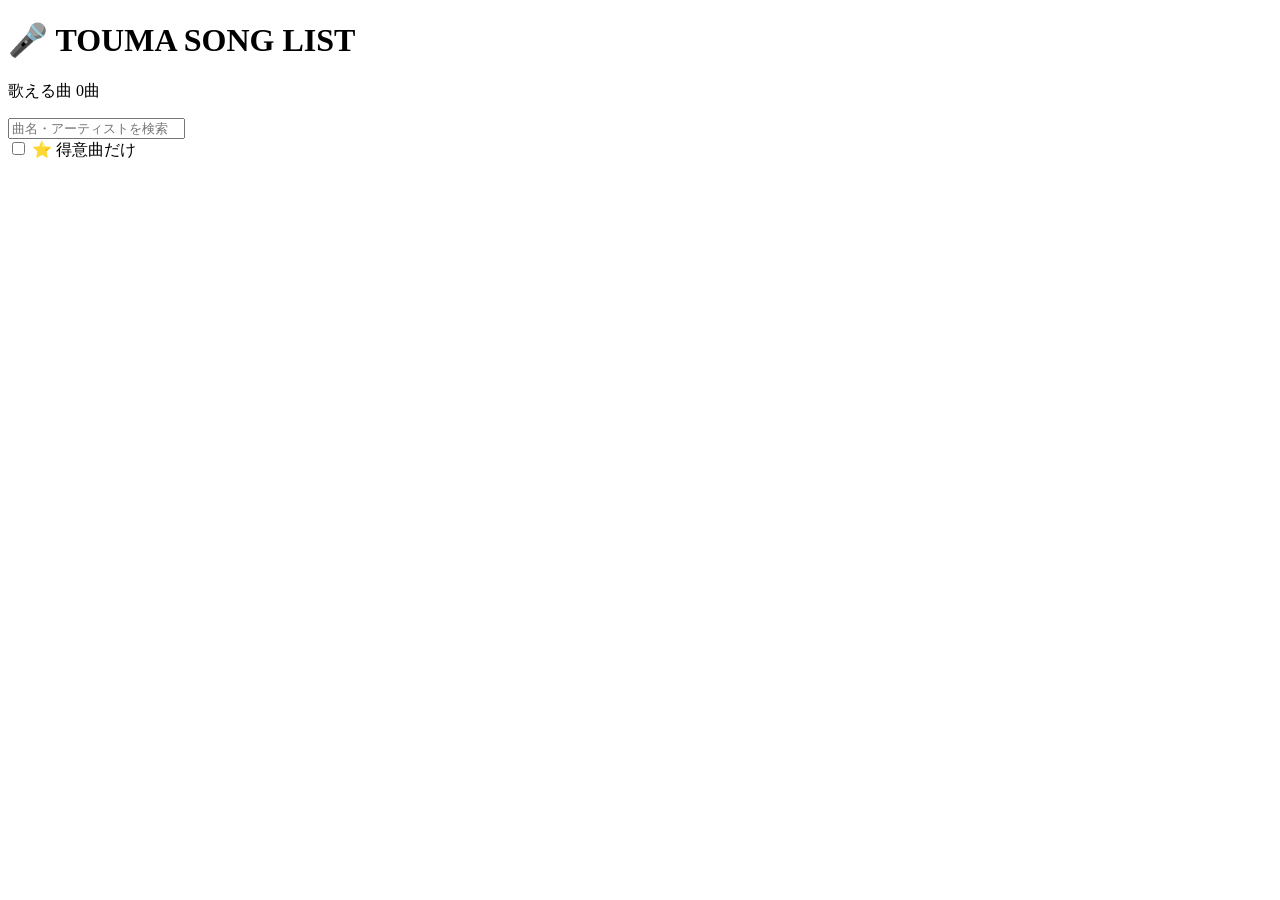
==== index.html @ 87615d13 "Create index.html for TOUMA song list app" ====
<!DOCTYPE html>
<html lang="ja">

<head>
  <meta charset="UTF-8">

  <!-- iPhoneなどスマホで正しい大きさに表示するため -->
  <meta name="viewport" content="width=device-width, initial-scale=1.0">

  <title>TOUMA SONG LIST</title>

  <!-- デザイン用CSS -->
  <link rel="stylesheet" href="style.css">
</head>

<body>

  <main class="container">

    <!-- タイトル -->
    <header class="header">
      <h1>🎤 TOUMA SONG LIST</h1>
      <p id="song-count">歌える曲 0曲</p>
    </header>


    <!-- 検索 -->
    <section class="search-area">

      <input
        type="search"
        id="search-input"
        placeholder="曲名・アーティストを検索"
        autocomplete="off"
      >

    </section>


    <!-- ジャンル -->
    <section class="filter-area">

      <div
        id="genre-buttons"
        class="genre-buttons"
      >
        <!--
          songs.jsに登録したジャンルから
          script.jsが自動的にボタンを作ります
        -->
      </div>


      <!-- 得意曲だけ表示 -->
      <label class="favorite-filter">

        <input
          type="checkbox"
          id="favorite-only"
        >

        ⭐ 得意曲だけ

      </label>

    </section>


    <!-- 曲一覧 -->
    <section
      id="song-list"
      class="song-list"
    >
      <!--
        ここにscript.jsが
        曲を自動表示します
      -->
    </section>


    <!-- 検索結果が0件だった場合 -->
    <p
      id="no-results"
      class="no-results"
      hidden
    >
      該当する曲がありません
    </p>

  </main>


  <!--
    順番が重要です

    ① songs.jsで曲データを読み込む
    ② script.jsでそのデータを表示する
  -->

  <script src="songs.js"></script>
  <script src="script.js"></script>

</body>

</html>
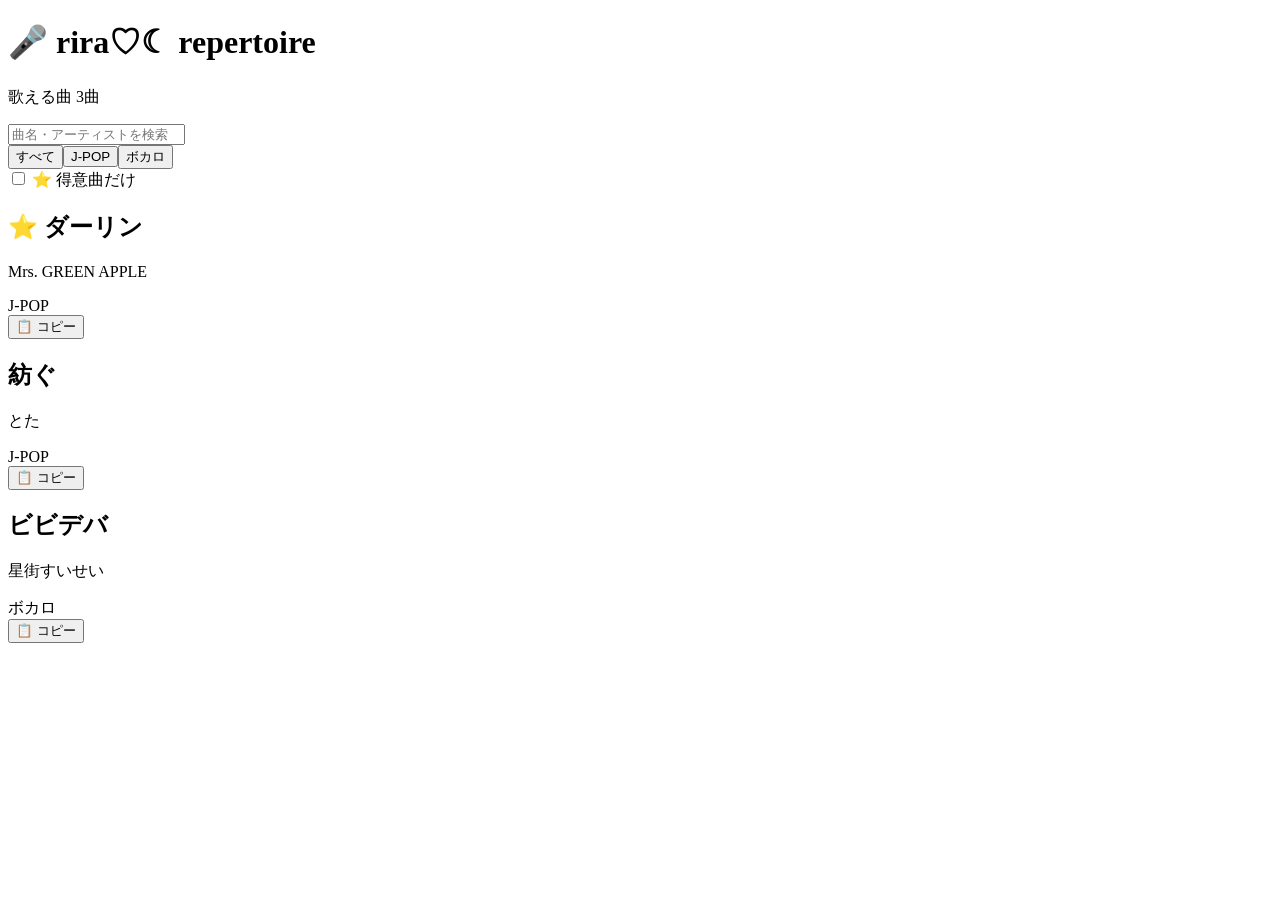
==== commit bc205f83: "Change title and header to 'rira♡☾ repertoire'" ====
--- a/index.html
+++ b/index.html
@@ -7,7 +7,7 @@
   <!-- iPhoneなどスマホで正しい大きさに表示するため -->
   <meta name="viewport" content="width=device-width, initial-scale=1.0">
 
-  <title>TOUMA SONG LIST</title>
+  <title>rira♡☾ repertoire</title>
 
   <!-- デザイン用CSS -->
   <link rel="stylesheet" href="style.css">
@@ -19,7 +19,7 @@
 
     <!-- タイトル -->
     <header class="header">
-      <h1>🎤 TOUMA SONG LIST</h1>
+      <h1>🎤 rira♡☾ repertoire</h1>
       <p id="song-count">歌える曲 0曲</p>
     </header>
 
@@ -91,13 +91,10 @@
 
 
   <!--
-    順番が重要です
-
-    ① songs.jsで曲データを読み込む
-    ② script.jsでそのデータを表示する
+    順番が重要
+    ①script.jsでそのデータを表示する
   -->
 
-  <script src="songs.js"></script>
   <script src="script.js"></script>
 
 </body>
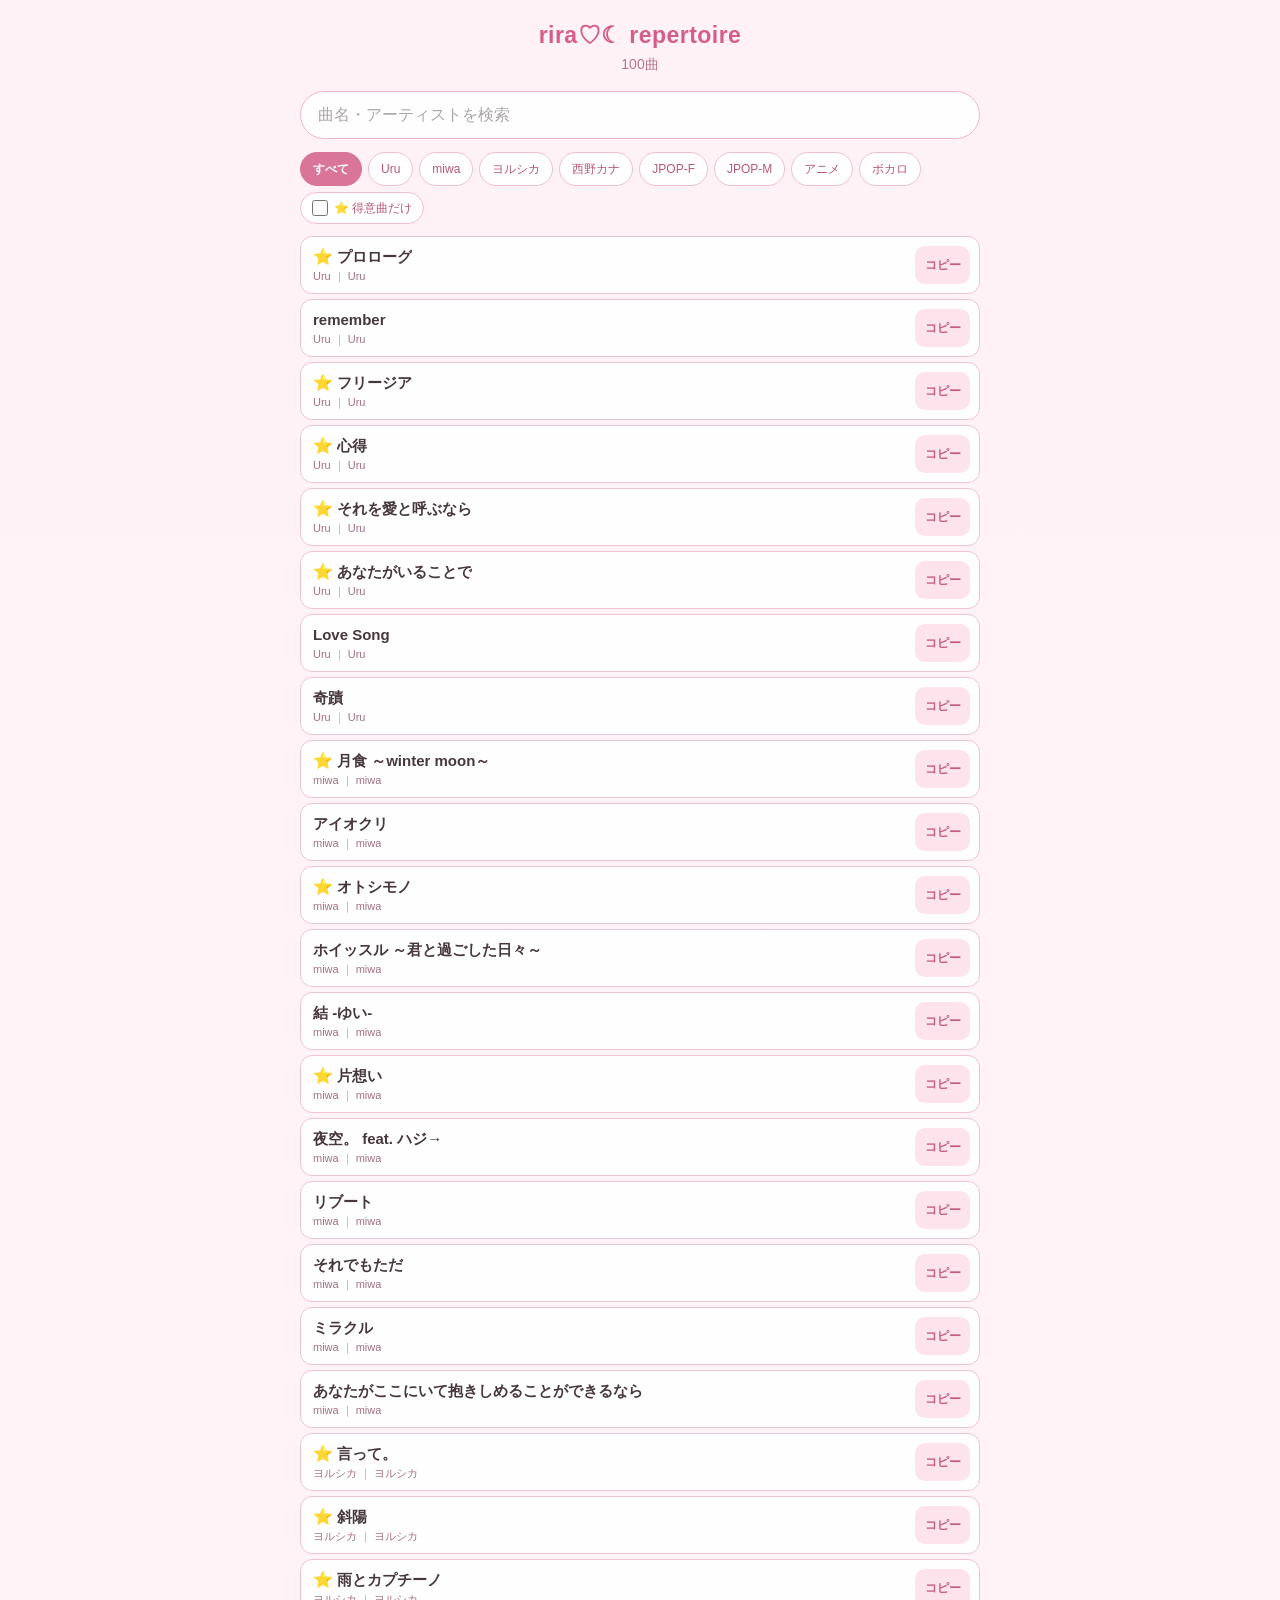
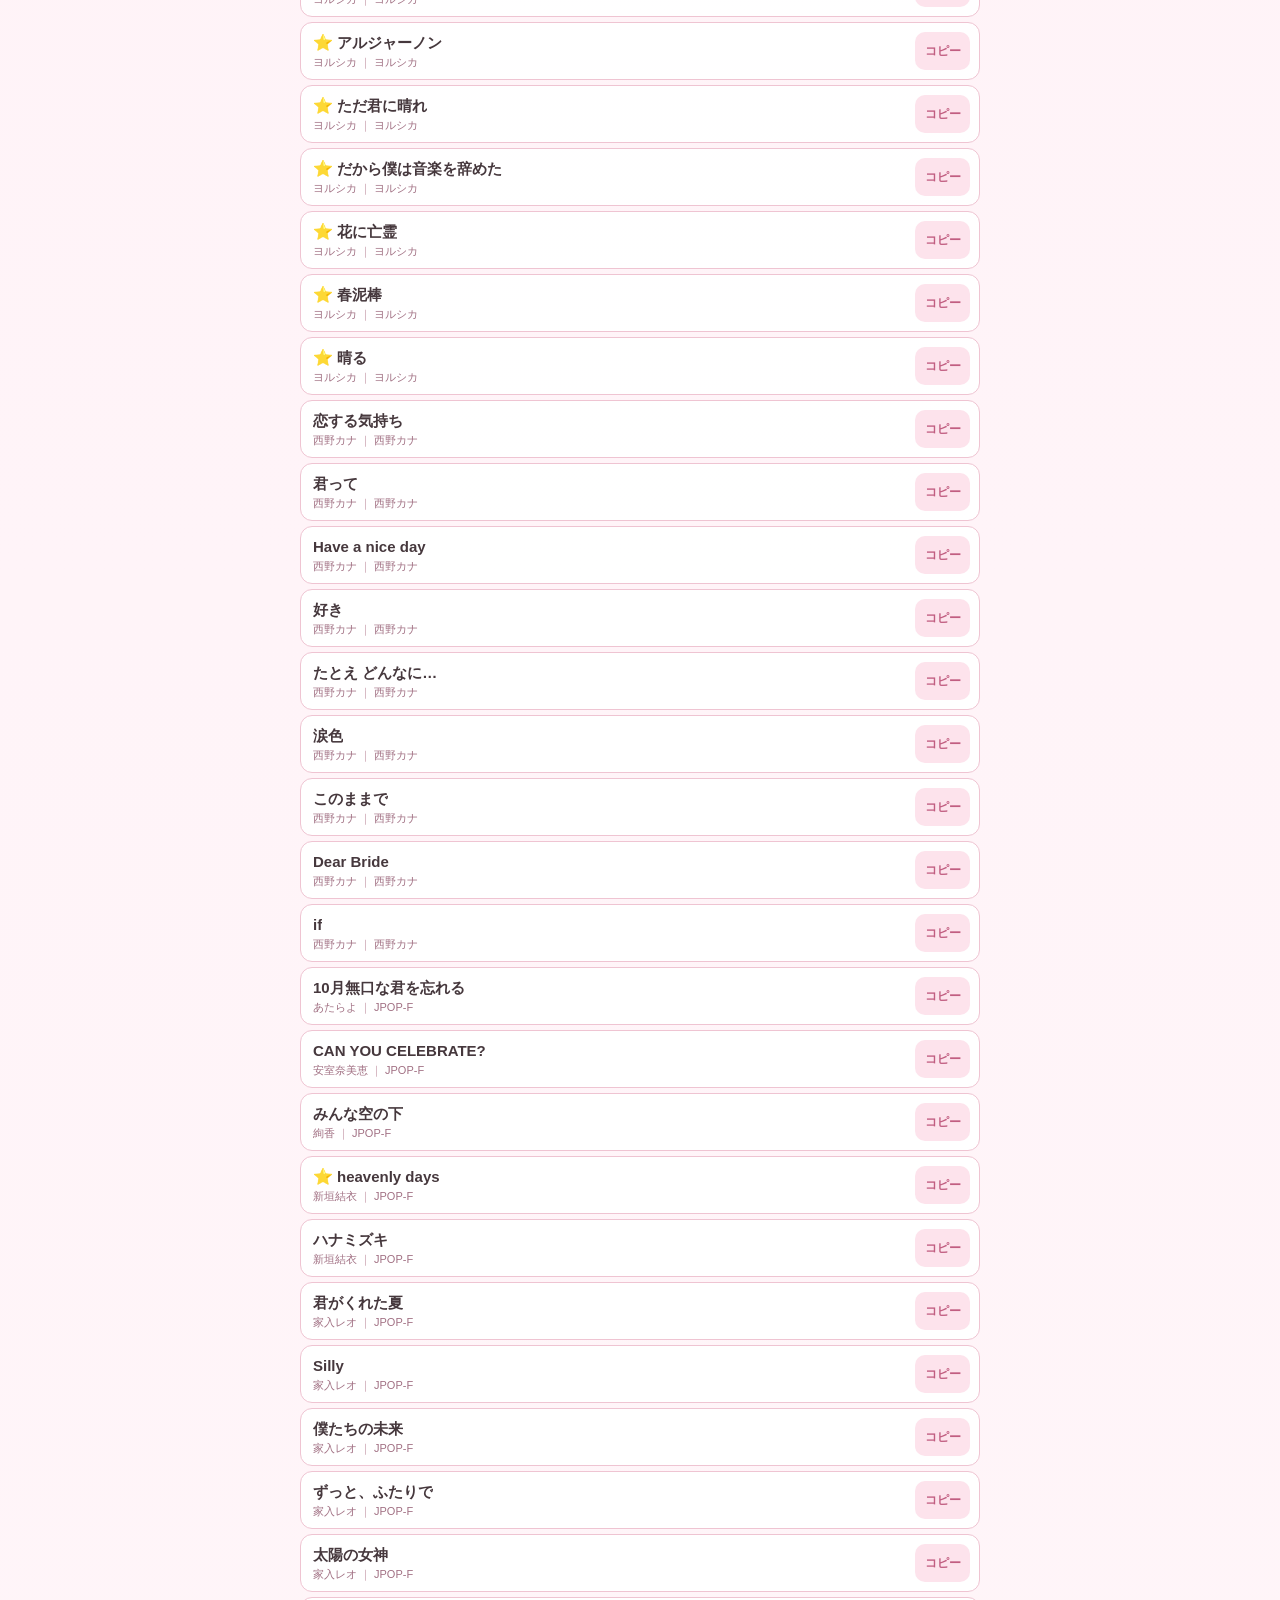
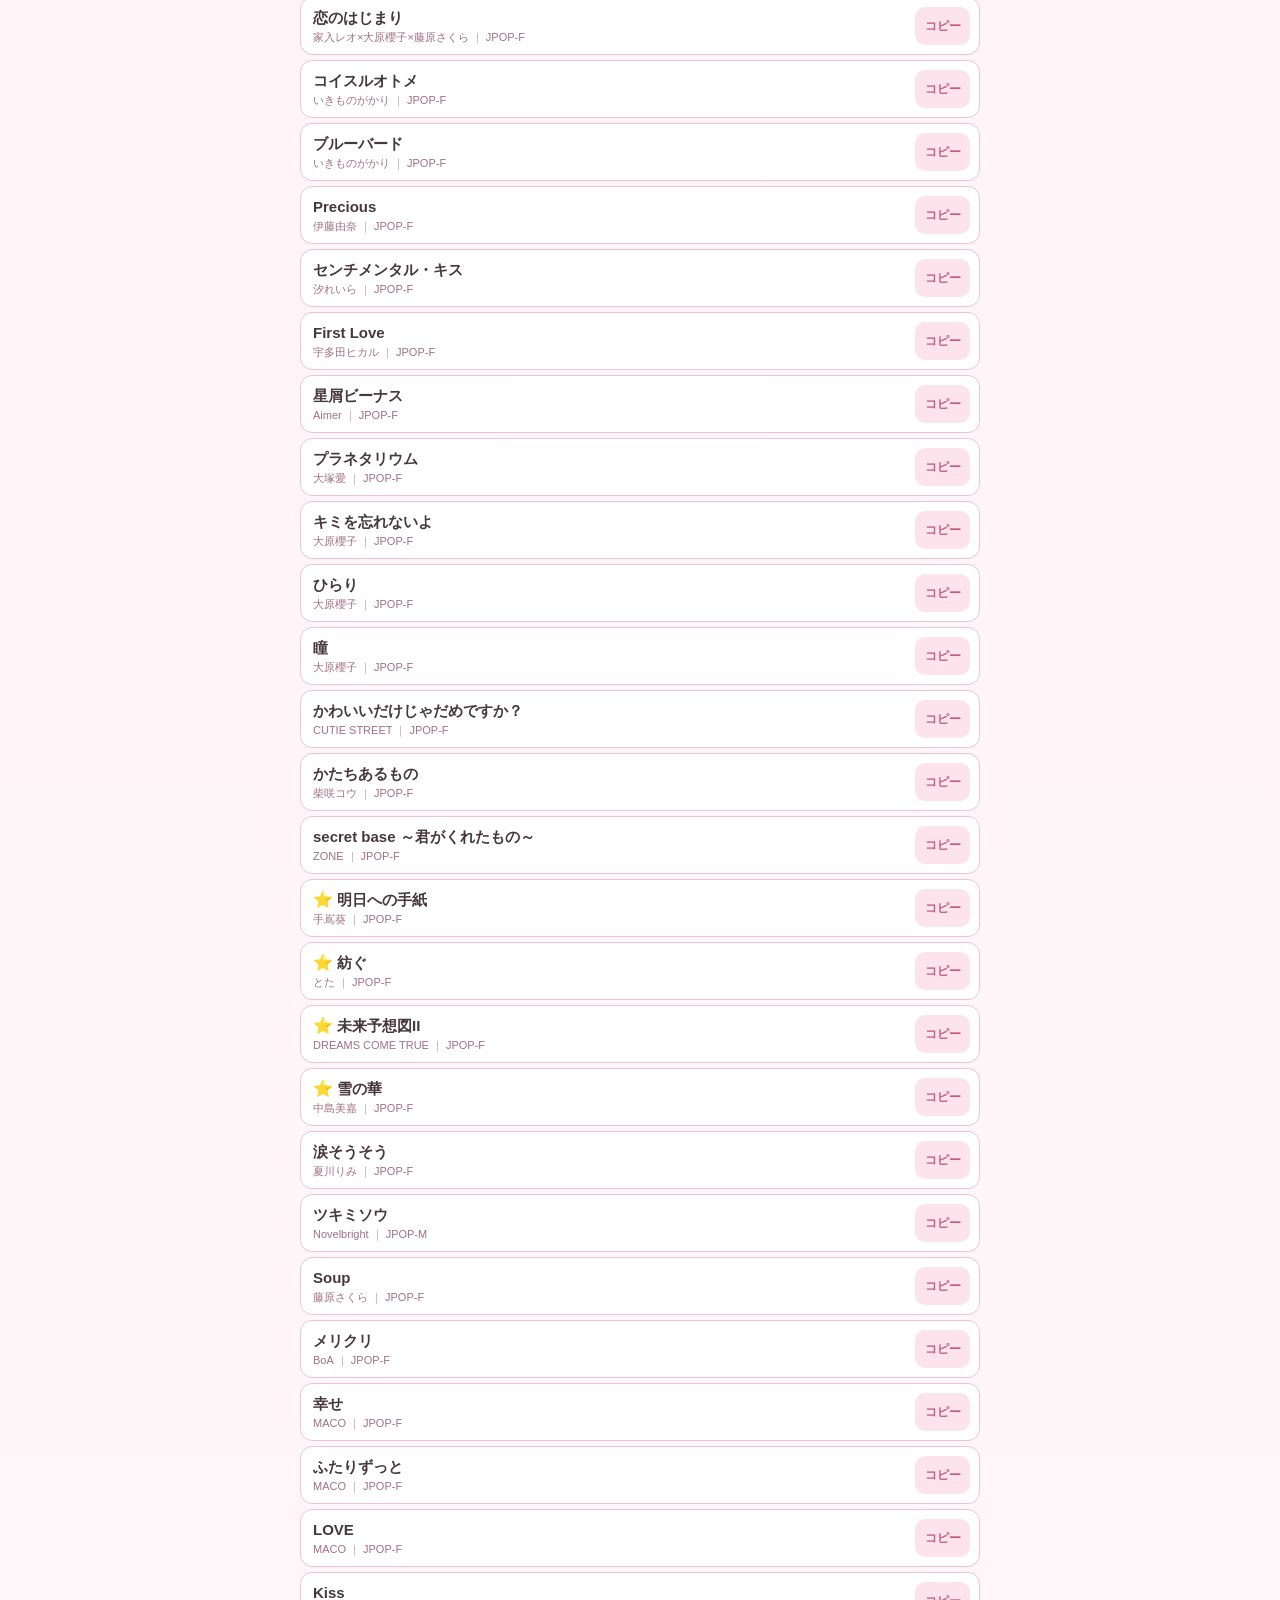
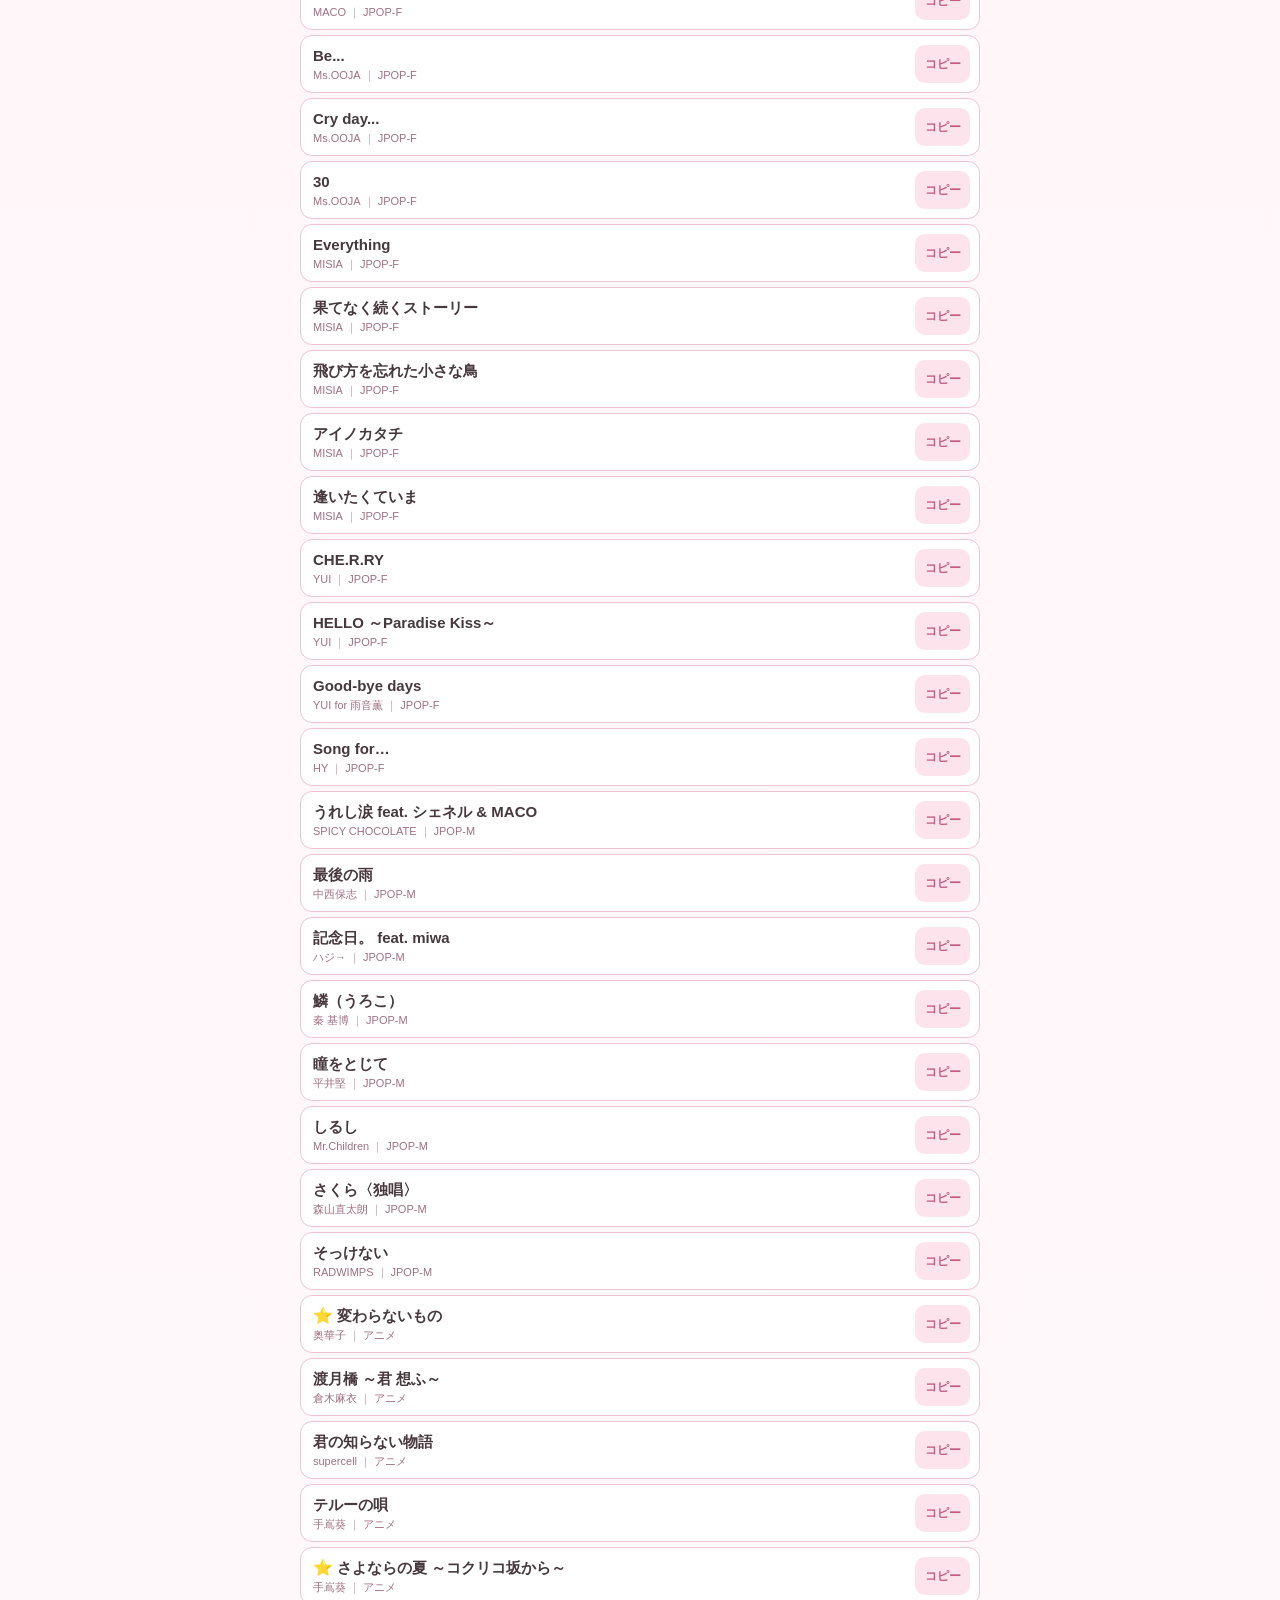
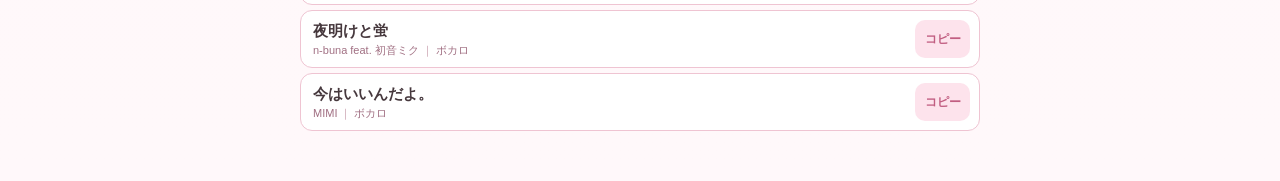
==== commit a4893dce: "Remove emoji from header title" ====
--- a/index.html
+++ b/index.html
@@ -19,7 +19,7 @@
 
     <!-- タイトル -->
     <header class="header">
-      <h1>🎤 rira♡☾ repertoire</h1>
+      <h1>rira♡☾ repertoire</h1>
       <p id="song-count">歌える曲 0曲</p>
     </header>
 
--- a/style.css
+++ b/style.css
@@ -0,0 +1,598 @@
+/* =========================
+   全体
+========================= */
+
+* {
+  box-sizing: border-box;
+}
+
+html {
+  -webkit-text-size-adjust: 100%;
+}
+
+body {
+  margin: 0;
+
+  font-family:
+    -apple-system,
+    BlinkMacSystemFont,
+    "Hiragino Sans",
+    "Yu Gothic",
+    sans-serif;
+
+  color: #49383f;
+
+  background:
+    linear-gradient(
+      180deg,
+      #fff2f7 0%,
+      #fff8fa 100%
+    );
+
+  min-height: 100vh;
+}
+
+
+button,
+input {
+  font: inherit;
+}
+
+
+button {
+  -webkit-tap-highlight-color:
+    transparent;
+}
+
+
+/* =========================
+   コンテナ
+========================= */
+
+.container {
+  width: 100%;
+  max-width: 700px;
+
+  margin: 0 auto;
+
+  padding:
+    20px 10px
+    50px;
+}
+
+
+/* =========================
+   タイトル
+========================= */
+
+.header {
+  text-align: center;
+
+  margin-bottom: 17px;
+}
+
+
+.header h1 {
+  margin: 0;
+
+  color: #d45e89;
+
+  font-size: 23px;
+  font-weight: 800;
+
+  letter-spacing:
+    0.02em;
+}
+
+
+#song-count {
+  margin:
+    5px 0 0;
+
+  color: #b7778e;
+
+  font-size: 14px;
+}
+
+
+/* =========================
+   検索
+========================= */
+
+.search-area {
+  margin-bottom: 12px;
+}
+
+
+#search-input {
+  display: block;
+
+  width: 100%;
+  height: 48px;
+
+  margin: 0;
+
+  padding:
+    0 17px;
+
+  border:
+    1.5px solid
+    #efb8cb;
+
+  border-radius: 25px;
+
+  outline: none;
+
+  background:
+    rgba(
+      255,
+      255,
+      255,
+      0.96
+    );
+
+  color: #49383f;
+
+  font-size: 16px;
+}
+
+
+#search-input::placeholder {
+  color: #aaa5a7;
+}
+
+
+#search-input:focus {
+  border-color:
+    #db759a;
+
+  box-shadow:
+    0 0 0 3px
+    rgba(
+      219,
+      117,
+      154,
+      0.10
+    );
+}
+
+
+/* =========================
+   フィルター
+========================= */
+
+.filter-area {
+  margin-bottom: 12px;
+}
+
+
+/* ジャンル横スクロール */
+
+.genre-buttons {
+  display: flex;
+
+  gap: 6px;
+
+  width: 100%;
+
+  overflow-x: auto;
+
+  padding:
+    1px 0
+    6px;
+
+  -webkit-overflow-scrolling:
+    touch;
+
+  scrollbar-width: none;
+}
+
+
+.genre-buttons::-webkit-scrollbar {
+  display: none;
+}
+
+
+/* ジャンル */
+
+.genre-button {
+  flex-shrink: 0;
+
+  min-height: 34px;
+
+  padding:
+    6px 12px;
+
+  border:
+    1px solid
+    #efbfd0;
+
+  border-radius: 18px;
+
+  background: white;
+
+  color: #b65879;
+
+  font-size: 12px;
+
+  cursor: pointer;
+}
+
+
+.genre-button.active {
+  border-color:
+    #d87599;
+
+  background:
+    #d87599;
+
+  color: white;
+
+  font-weight: 600;
+}
+
+
+/* =========================
+   得意曲フィルター
+========================= */
+
+.favorite-filter {
+  display:
+    inline-flex;
+
+  align-items:
+    center;
+
+  gap: 6px;
+
+  min-height: 32px;
+
+  padding:
+    5px 11px;
+
+  border:
+    1px solid
+    #efbfd0;
+
+  border-radius:
+    17px;
+
+  background: white;
+
+  color: #b65879;
+
+  font-size: 12px;
+
+  cursor: pointer;
+}
+
+
+.favorite-filter input {
+  width: 16px;
+  height: 16px;
+
+  margin: 0;
+
+  accent-color:
+    #d87599;
+}
+
+
+/* =========================
+   曲一覧
+========================= */
+
+.song-list {
+  display: flex;
+
+  flex-direction:
+    column;
+
+  gap: 5px;
+}
+
+
+/* =========================
+   1曲カード
+========================= */
+
+.song-card {
+  display: flex;
+
+  align-items:
+    center;
+
+  width: 100%;
+
+  min-height: 58px;
+
+  gap: 8px;
+
+  padding:
+    8px 9px
+    8px 12px;
+
+  border:
+    1.5px solid
+    #efc4d2;
+
+  border-radius:
+    12px;
+
+  background:
+    rgba(
+      255,
+      255,
+      255,
+      0.96
+    );
+}
+
+
+/* =========================
+   左側 曲情報
+========================= */
+
+.song-info {
+  flex: 1;
+
+  min-width: 0;
+
+  overflow: hidden;
+}
+
+
+/* 曲名 */
+
+.song-title {
+  display: flex;
+
+  align-items:
+    center;
+
+  min-width: 0;
+
+  margin: 0;
+
+  color: #46383d;
+
+  font-size: 15px;
+  font-weight: 700;
+
+  line-height: 1.35;
+
+  white-space: nowrap;
+
+  overflow: hidden;
+
+  text-overflow:
+    ellipsis;
+}
+
+
+.song-title > span:last-child {
+  min-width: 0;
+
+  overflow: hidden;
+
+  text-overflow:
+    ellipsis;
+}
+
+
+/* ⭐ */
+
+.favorite-star {
+  flex-shrink: 0;
+
+  margin-right: 4px;
+
+  font-size: 16px;
+
+  line-height: 1;
+}
+
+
+/* =========================
+   アーティスト ｜ ジャンル
+========================= */
+
+.song-meta {
+  display: flex;
+
+  align-items:
+    center;
+
+  min-width: 0;
+
+  margin-top: 2px;
+
+  color: #a17083;
+
+  font-size: 11px;
+
+  line-height: 1.3;
+
+  white-space: nowrap;
+
+  overflow: hidden;
+
+  text-overflow:
+    ellipsis;
+}
+
+
+.song-meta span {
+  min-width: 0;
+
+  overflow: hidden;
+
+  text-overflow:
+    ellipsis;
+}
+
+
+.song-meta .separator {
+  flex-shrink: 0;
+
+  margin:
+    0 3px;
+
+  color: #c69aaa;
+}
+
+
+/* =========================
+   コピーボタン
+========================= */
+
+.copy-button {
+  flex-shrink: 0;
+
+  min-width: 55px;
+  height: 38px;
+
+  padding:
+    0 9px;
+
+  border: 0;
+
+  border-radius:
+    10px;
+
+  background:
+    #fde3ec;
+
+  color:
+    #c15e81;
+
+  font-size: 12px;
+  font-weight: 600;
+
+  cursor: pointer;
+}
+
+
+.copy-button:active {
+  transform:
+    scale(0.96);
+
+  background:
+    #f7cfdd;
+}
+
+
+.copy-button.copied {
+  background:
+    #d87599;
+
+  color: white;
+}
+
+
+/* =========================
+   0件
+========================= */
+
+.no-results,
+.load-error {
+  margin:
+    30px 0;
+
+  text-align:
+    center;
+
+  color:
+    #aa7689;
+
+  font-size:
+    13px;
+}
+
+
+/* =========================
+   iPhone
+========================= */
+
+@media (
+  max-width: 600px
+) {
+
+  .container {
+    padding:
+      17px 8px
+      45px;
+  }
+
+
+  .header {
+    margin-bottom:
+      14px;
+  }
+
+
+  .header h1 {
+    font-size:
+      21px;
+  }
+
+
+  #search-input {
+    height:
+      45px;
+  }
+
+
+  /* 1画面に多く表示 */
+
+  .song-list {
+    gap: 4px;
+  }
+
+
+  .song-card {
+    min-height:
+      54px;
+
+    padding:
+      7px 7px
+      7px 10px;
+
+    border-radius:
+      11px;
+  }
+
+
+  .song-title {
+    font-size:
+      14px;
+  }
+
+
+  .favorite-star {
+    font-size:
+      15px;
+  }
+
+
+  .song-meta {
+    font-size:
+      11px;
+  }
+
+
+  .copy-button {
+    min-width:
+      52px;
+
+    height:
+      36px;
+
+    padding:
+      0 7px;
+
+    font-size:
+      11px;
+  }
+
+}
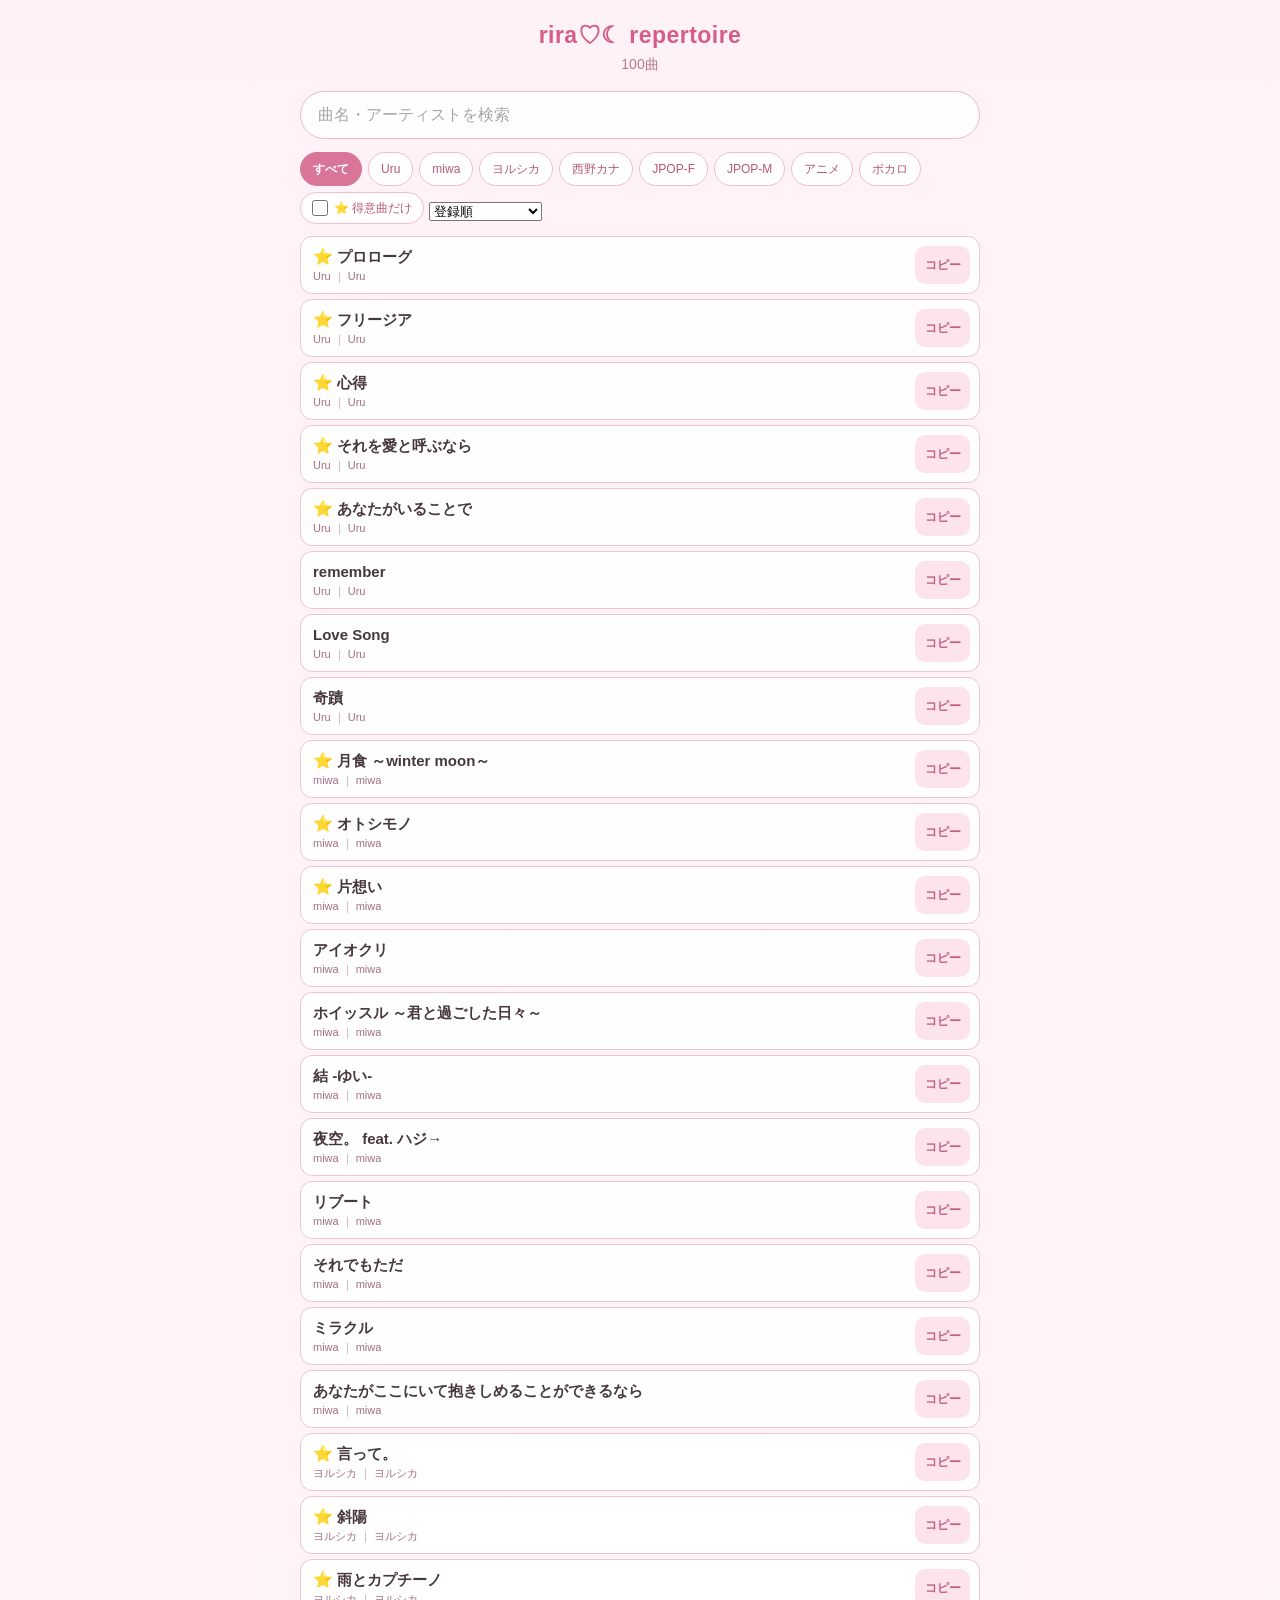
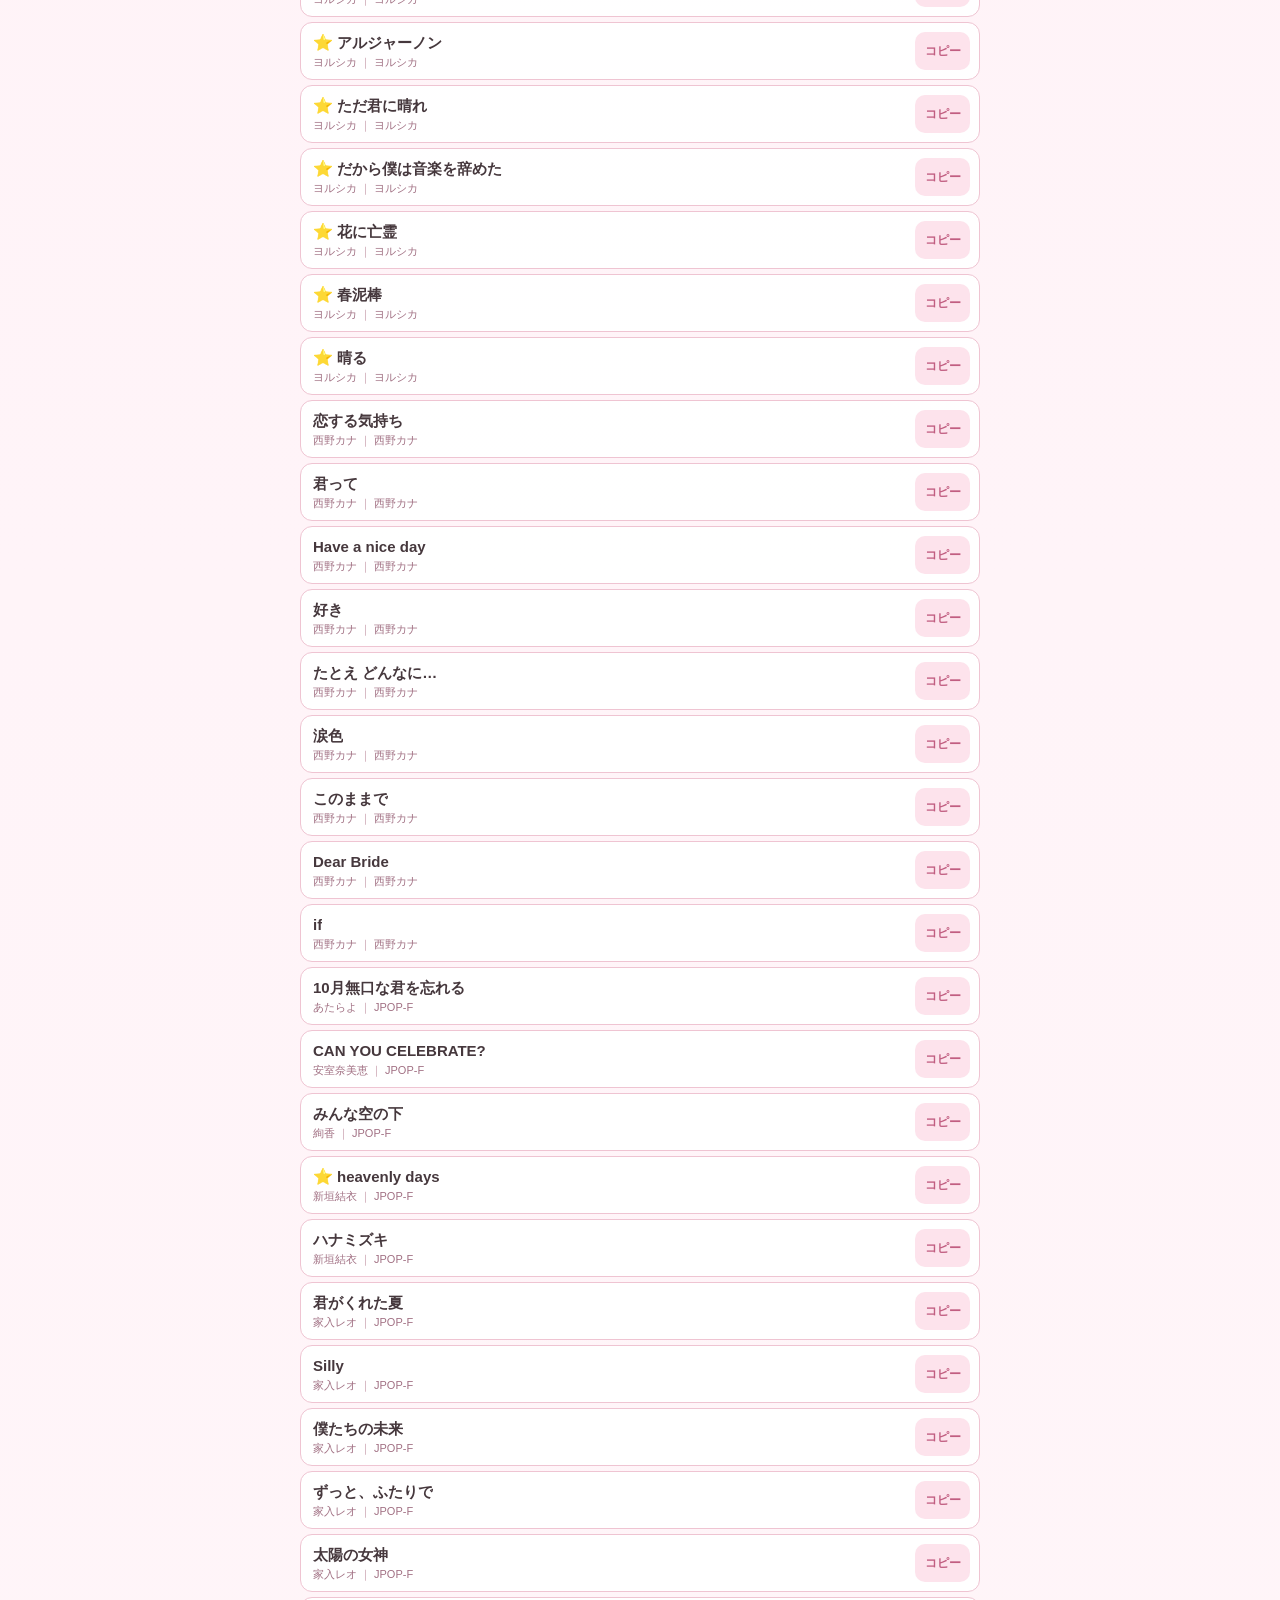
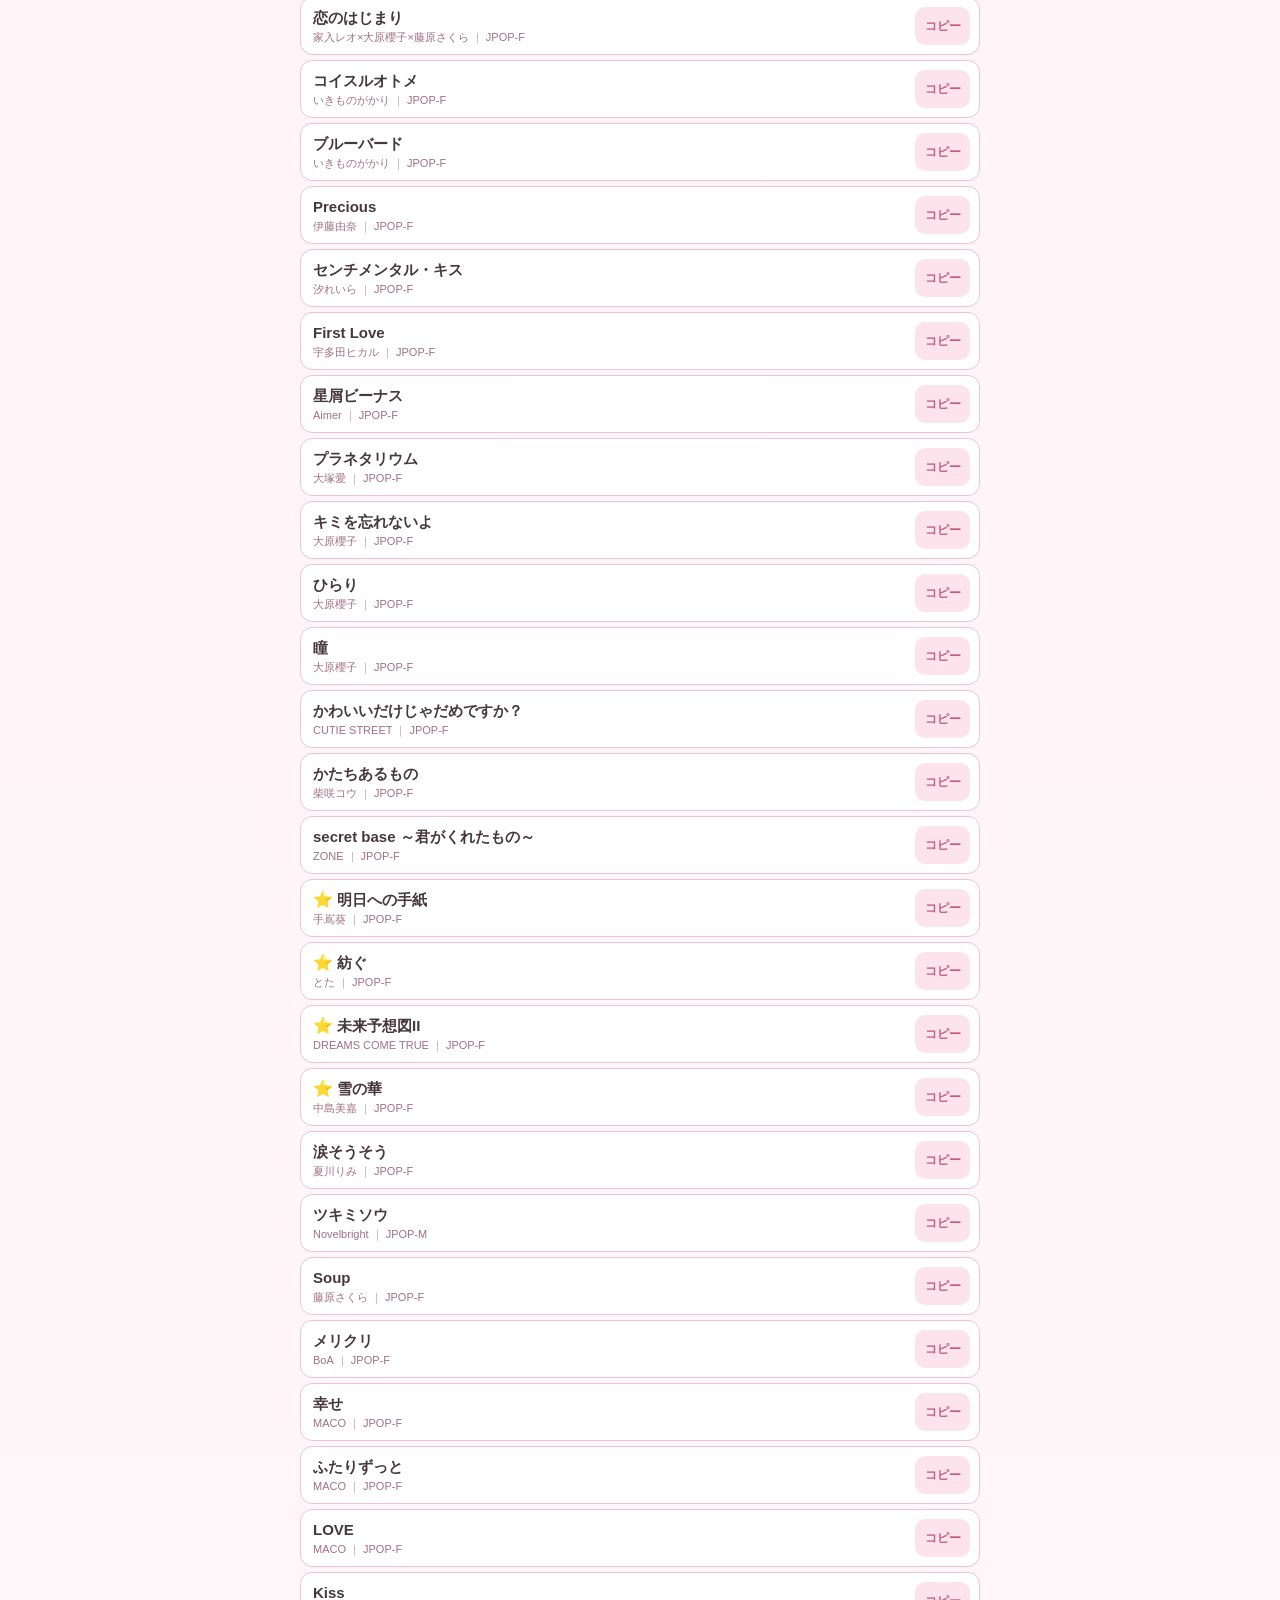
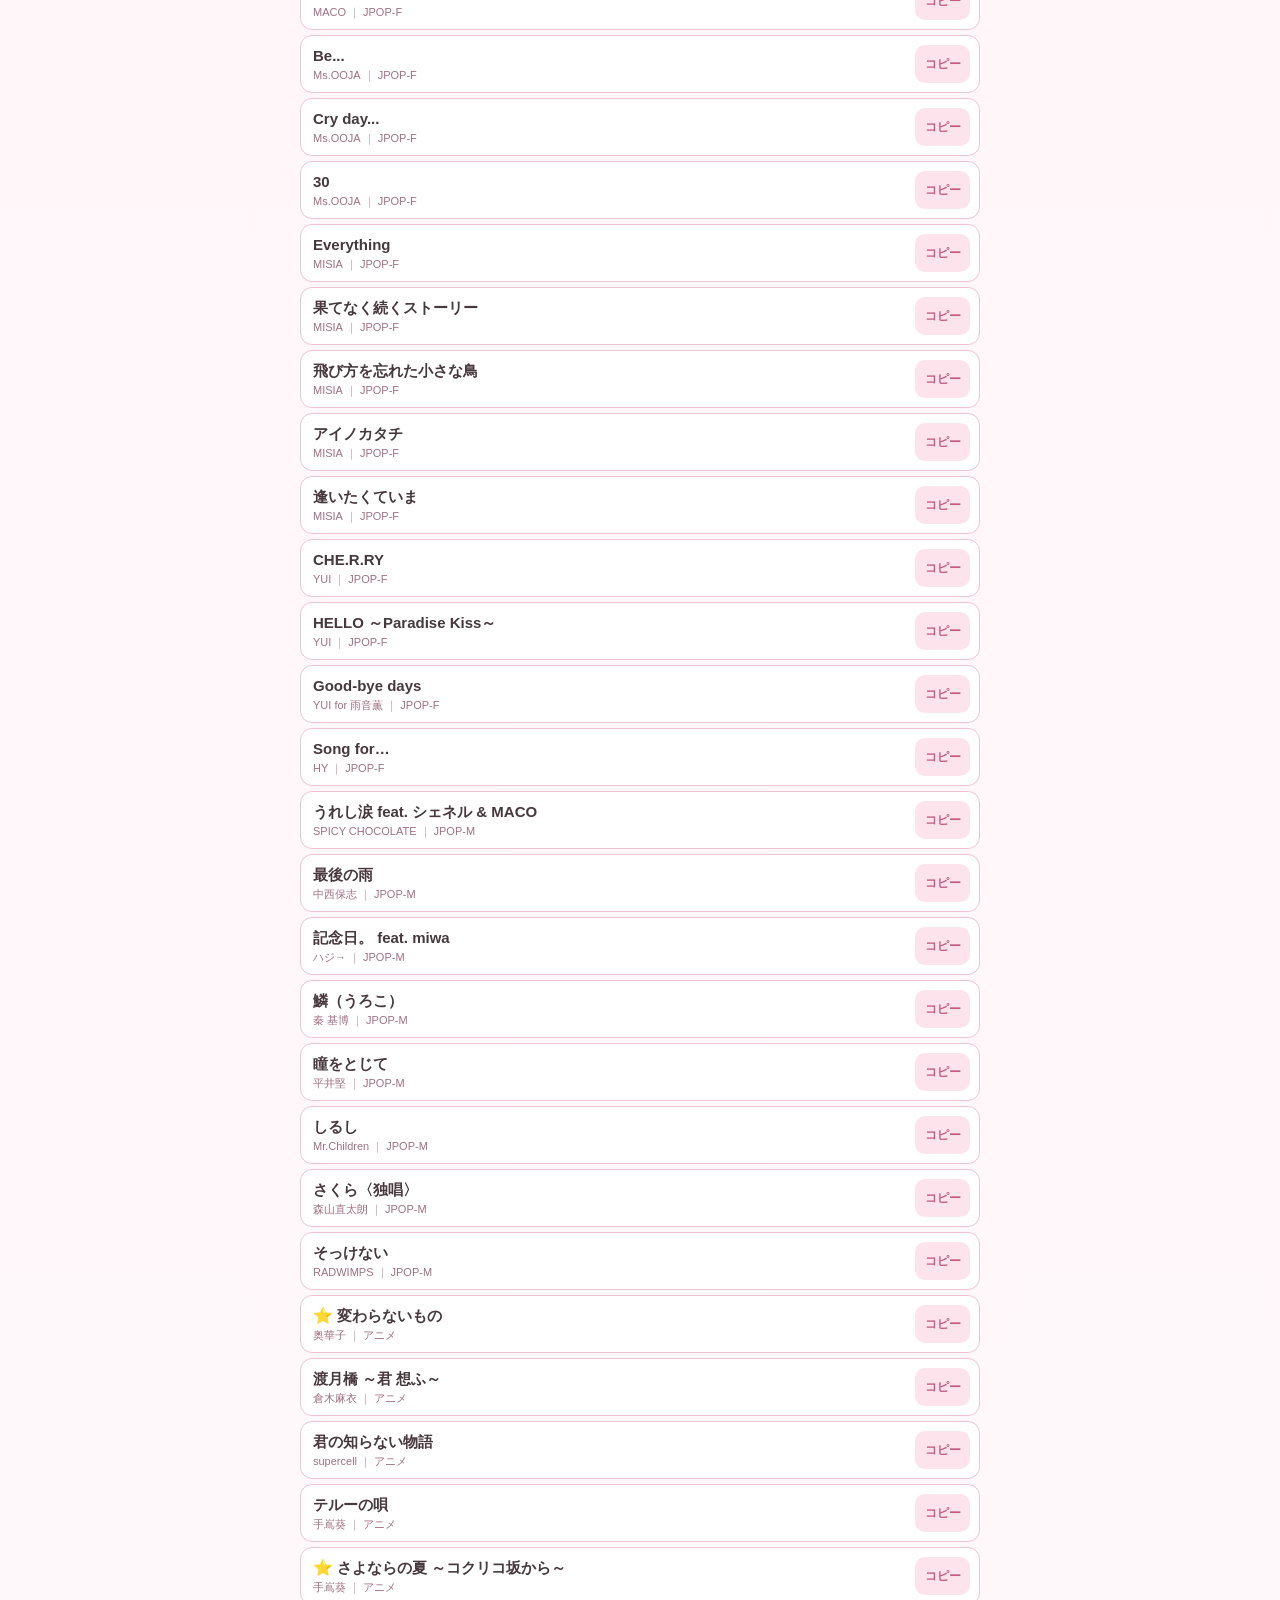
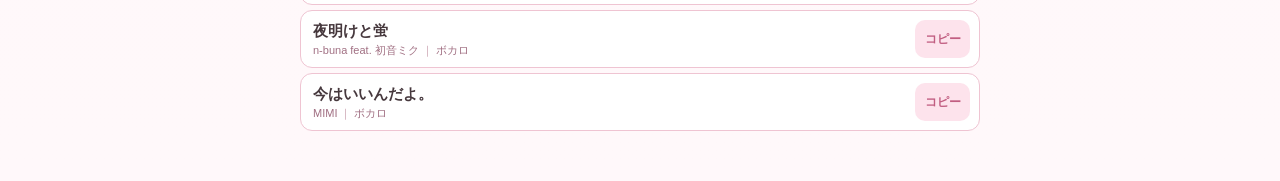
==== commit f2c3a68a: "Clean up comments and enhance filter options Removed unnecessary comments and added sorting options." ====
--- a/index.html
+++ b/index.html
@@ -4,12 +4,10 @@
 <head>
   <meta charset="UTF-8">
 
-  <!-- iPhoneなどスマホで正しい大きさに表示するため -->
   <meta name="viewport" content="width=device-width, initial-scale=1.0">
 
   <title>rira♡☾ repertoire</title>
 
-  <!-- デザイン用CSS -->
   <link rel="stylesheet" href="style.css">
 </head>
 
@@ -17,14 +15,11 @@
 
   <main class="container">
 
-    <!-- タイトル -->
     <header class="header">
       <h1>rira♡☾ repertoire</h1>
       <p id="song-count">歌える曲 0曲</p>
     </header>
 
-
-    <!-- 検索 -->
     <section class="search-area">
 
       <input
@@ -36,49 +31,47 @@
 
     </section>
 
-
-    <!-- ジャンル -->
     <section class="filter-area">
 
       <div
         id="genre-buttons"
         class="genre-buttons"
-      >
-        <!--
-          songs.jsに登録したジャンルから
-          script.jsが自動的にボタンを作ります
-        -->
+      ></div>
+
+      <div class="filter-options">
+
+        <label class="favorite-filter">
+
+          <input
+            type="checkbox"
+            id="favorite-only"
+          >
+
+          ⭐ 得意曲だけ
+
+        </label>
+
+        <select
+          id="sort-select"
+          class="sort-select"
+          aria-label="並び替え"
+        >
+          <option value="default">登録順</option>
+          <option value="title">曲名順</option>
+          <option value="artist">アーティスト順</option>
+          <option value="genre">ジャンル順</option>
+          <option value="favorite">⭐ 得意曲優先</option>
+        </select>
+
       </div>
-
-
-      <!-- 得意曲だけ表示 -->
-      <label class="favorite-filter">
-
-        <input
-          type="checkbox"
-          id="favorite-only"
-        >
-
-        ⭐ 得意曲だけ
-
-      </label>
 
     </section>
 
-
-    <!-- 曲一覧 -->
     <section
       id="song-list"
       class="song-list"
-    >
-      <!--
-        ここにscript.jsが
-        曲を自動表示します
-      -->
-    </section>
+    ></section>
 
-
-    <!-- 検索結果が0件だった場合 -->
     <p
       id="no-results"
       class="no-results"
@@ -89,12 +82,6 @@
 
   </main>
 
-
-  <!--
-    順番が重要
-    ①script.jsでそのデータを表示する
-  -->
-
   <script src="script.js"></script>
 
 </body>
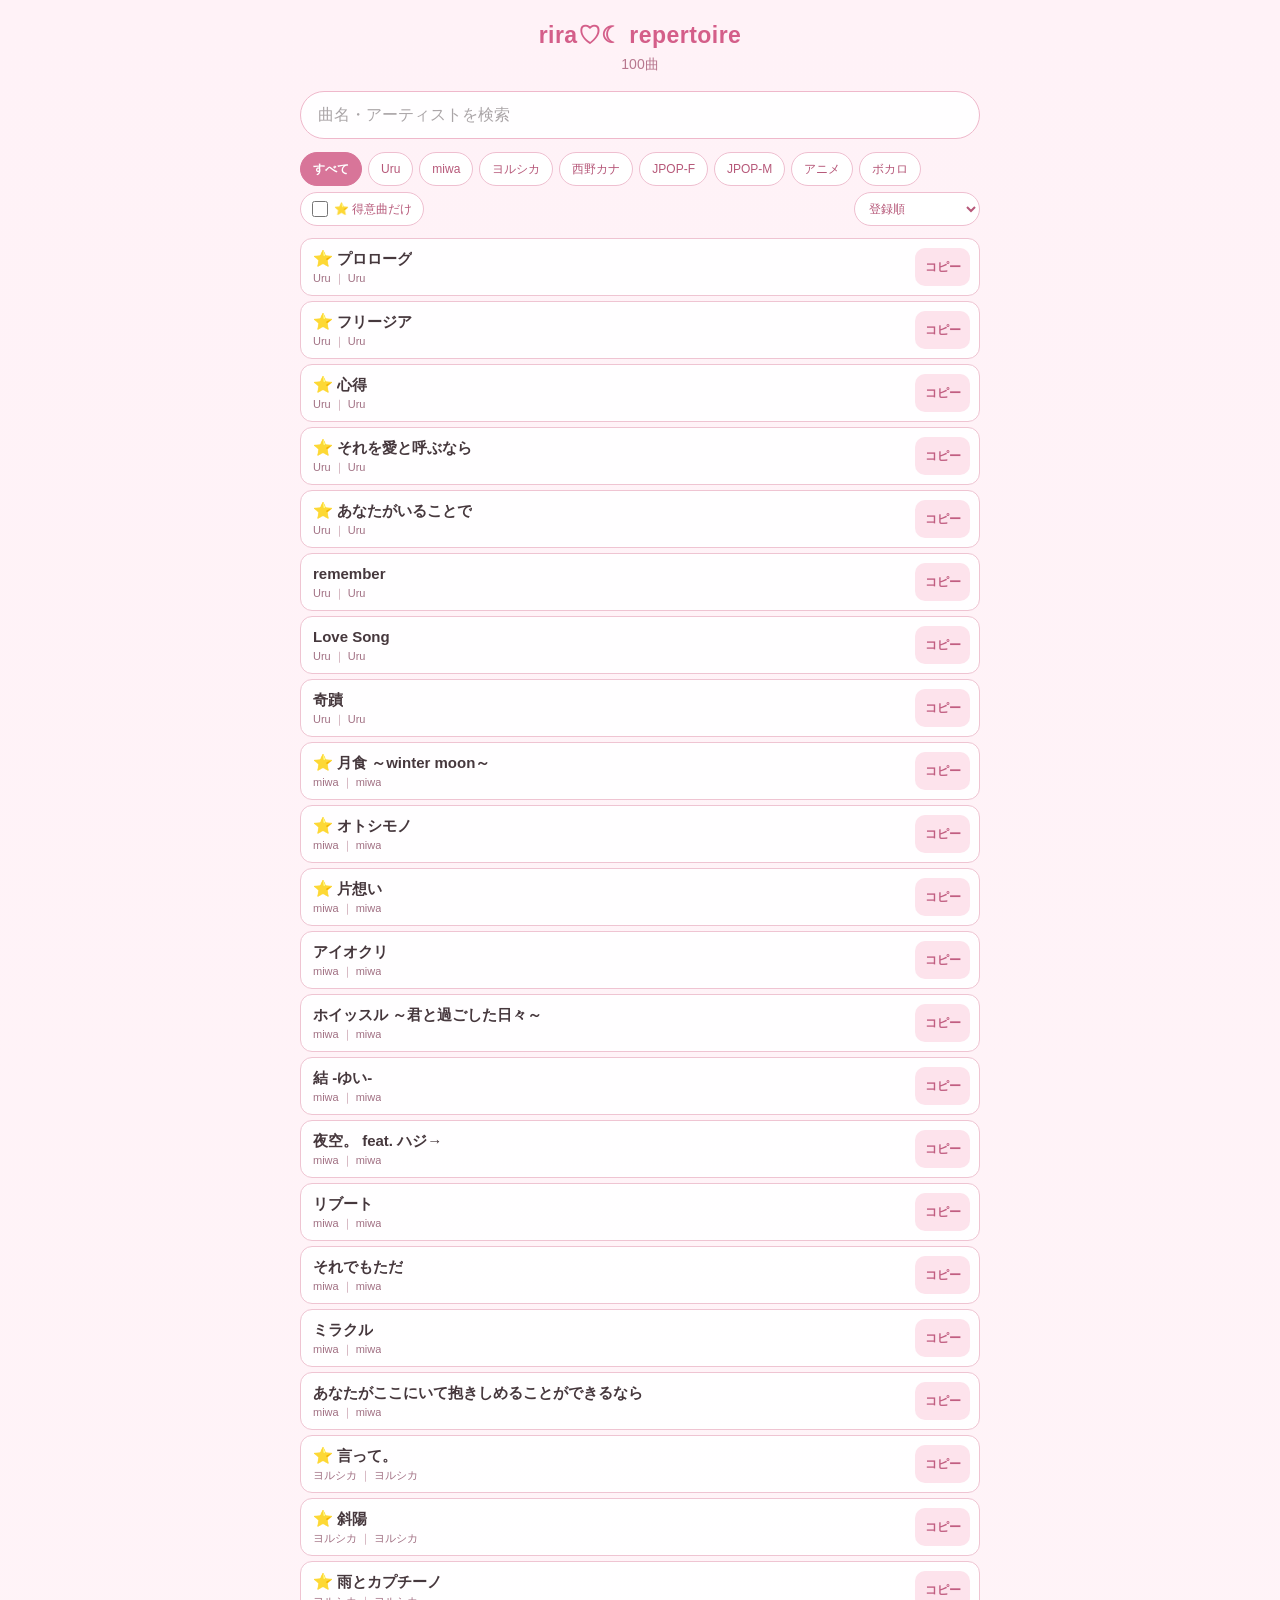
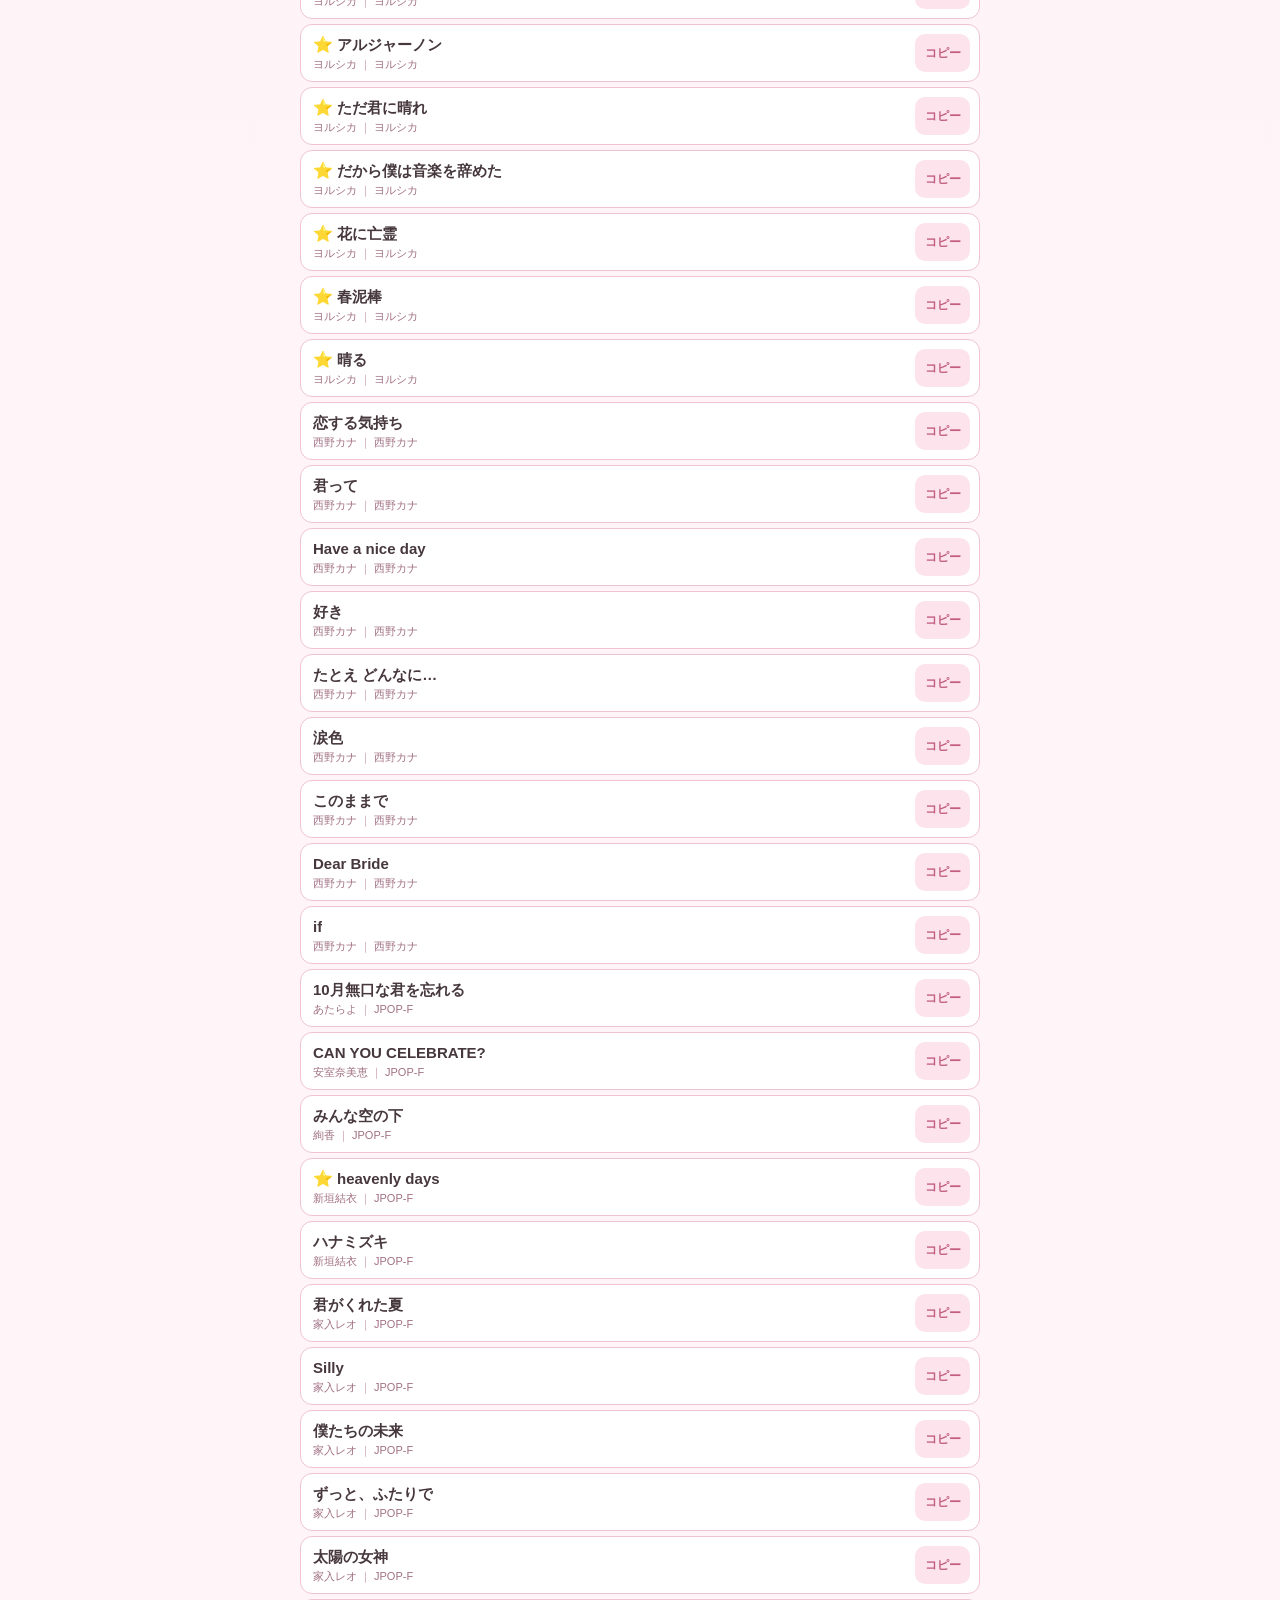
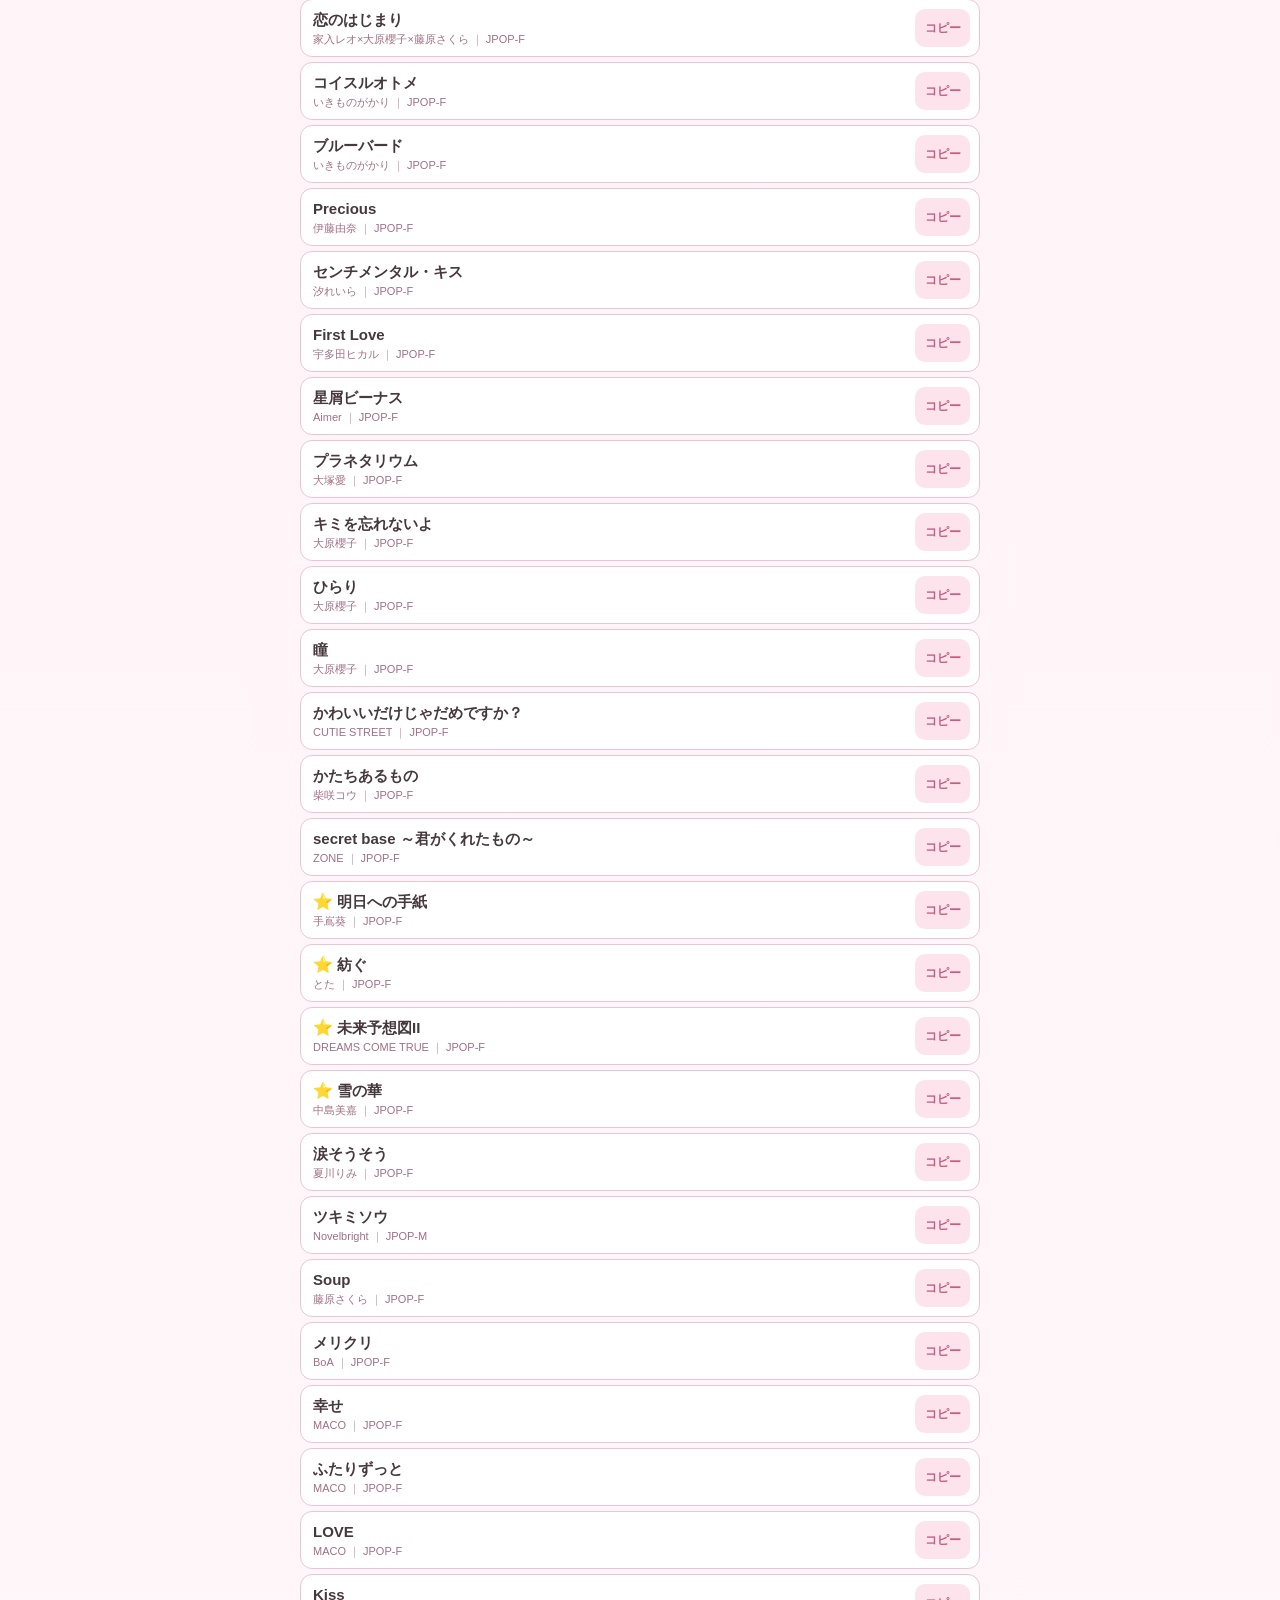
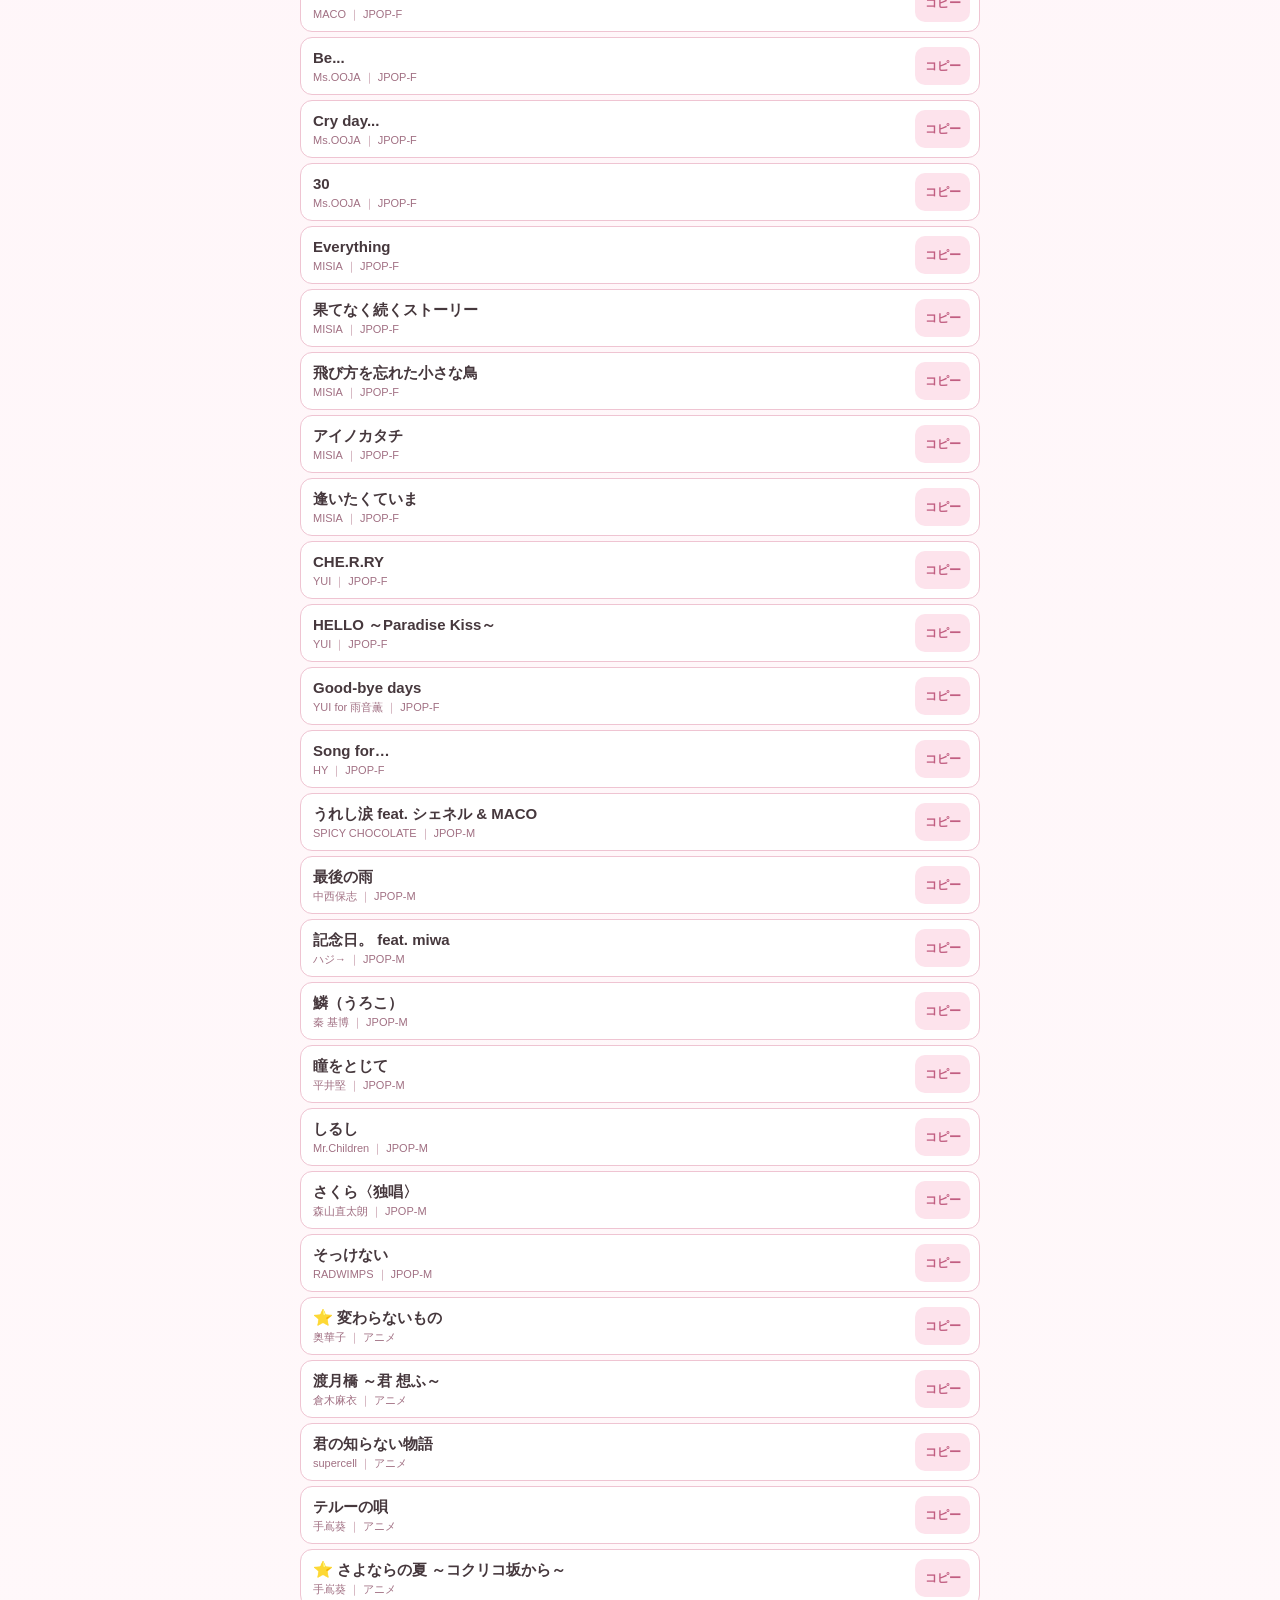
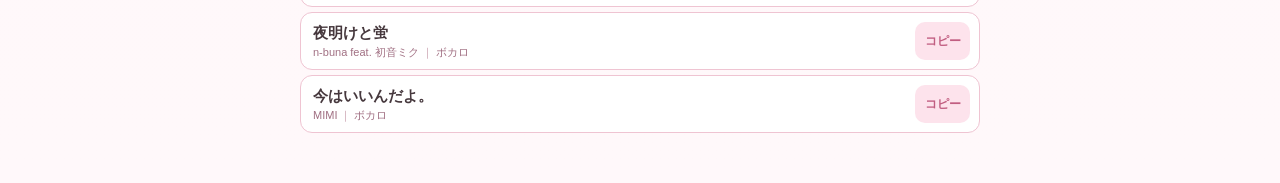
==== commit fb00cce6: "Update script tag to include version query parameter" ====
--- a/index.html
+++ b/index.html
@@ -82,7 +82,7 @@
 
   </main>
 
-  <script src="script.js"></script>
+  <script src="script.js?v=2"></script>
 
 </body>
 
--- a/style.css
+++ b/style.css
@@ -32,16 +32,14 @@
   min-height: 100vh;
 }
 
-
 button,
-input {
+input,
+select {
   font: inherit;
 }
 
-
 button {
-  -webkit-tap-highlight-color:
-    transparent;
+  -webkit-tap-highlight-color: transparent;
 }
 
 
@@ -71,7 +69,6 @@
   margin-bottom: 17px;
 }
 
-
 .header h1 {
   margin: 0;
 
@@ -80,14 +77,11 @@
   font-size: 23px;
   font-weight: 800;
 
-  letter-spacing:
-    0.02em;
-}
-
+  letter-spacing: 0.02em;
+}
 
 #song-count {
-  margin:
-    5px 0 0;
+  margin: 5px 0 0;
 
   color: #b7778e;
 
@@ -103,7 +97,6 @@
   margin-bottom: 12px;
 }
 
-
 #search-input {
   display: block;
 
@@ -112,8 +105,7 @@
 
   margin: 0;
 
-  padding:
-    0 17px;
+  padding: 0 17px;
 
   border:
     1.5px solid
@@ -136,15 +128,12 @@
   font-size: 16px;
 }
 
-
 #search-input::placeholder {
   color: #aaa5a7;
 }
 
-
 #search-input:focus {
-  border-color:
-    #db759a;
+  border-color: #db759a;
 
   box-shadow:
     0 0 0 3px
@@ -181,12 +170,10 @@
     1px 0
     6px;
 
-  -webkit-overflow-scrolling:
-    touch;
+  -webkit-overflow-scrolling: touch;
 
   scrollbar-width: none;
 }
-
 
 .genre-buttons::-webkit-scrollbar {
   display: none;
@@ -200,8 +187,7 @@
 
   min-height: 34px;
 
-  padding:
-    6px 12px;
+  padding: 6px 12px;
 
   border:
     1px solid
@@ -218,13 +204,10 @@
   cursor: pointer;
 }
 
-
 .genre-button.active {
-  border-color:
-    #d87599;
-
-  background:
-    #d87599;
+  border-color: #d87599;
+
+  background: #d87599;
 
   color: white;
 
@@ -233,29 +216,35 @@
 
 
 /* =========================
-   得意曲フィルター
-========================= */
+   得意曲・並び替え
+========================= */
+
+.filter-options {
+  display: flex;
+
+  align-items: center;
+
+  justify-content: space-between;
+
+  gap: 8px;
+}
 
 .favorite-filter {
-  display:
-    inline-flex;
-
-  align-items:
-    center;
+  display: inline-flex;
+
+  align-items: center;
 
   gap: 6px;
 
-  min-height: 32px;
-
-  padding:
-    5px 11px;
+  min-height: 34px;
+
+  padding: 5px 11px;
 
   border:
     1px solid
     #efbfd0;
 
-  border-radius:
-    17px;
+  border-radius: 17px;
 
   background: white;
 
@@ -264,8 +253,9 @@
   font-size: 12px;
 
   cursor: pointer;
-}
-
+
+  white-space: nowrap;
+}
 
 .favorite-filter input {
   width: 16px;
@@ -273,8 +263,38 @@
 
   margin: 0;
 
-  accent-color:
-    #d87599;
+  accent-color: #d87599;
+}
+
+
+/* 並び替え */
+
+.sort-select {
+  height: 34px;
+
+  min-width: 125px;
+
+  padding: 0 10px;
+
+  border:
+    1px solid
+    #efbfd0;
+
+  border-radius: 17px;
+
+  outline: none;
+
+  background: white;
+
+  color: #b65879;
+
+  font-size: 12px;
+
+  cursor: pointer;
+}
+
+.sort-select:focus {
+  border-color: #d87599;
 }
 
 
@@ -285,8 +305,7 @@
 .song-list {
   display: flex;
 
-  flex-direction:
-    column;
+  flex-direction: column;
 
   gap: 5px;
 }
@@ -299,8 +318,7 @@
 .song-card {
   display: flex;
 
-  align-items:
-    center;
+  align-items: center;
 
   width: 100%;
 
@@ -316,8 +334,7 @@
     1.5px solid
     #efc4d2;
 
-  border-radius:
-    12px;
+  border-radius: 12px;
 
   background:
     rgba(
@@ -347,8 +364,7 @@
 .song-title {
   display: flex;
 
-  align-items:
-    center;
+  align-items: center;
 
   min-width: 0;
 
@@ -365,18 +381,15 @@
 
   overflow: hidden;
 
-  text-overflow:
-    ellipsis;
-}
-
+  text-overflow: ellipsis;
+}
 
 .song-title > span:last-child {
   min-width: 0;
 
   overflow: hidden;
 
-  text-overflow:
-    ellipsis;
+  text-overflow: ellipsis;
 }
 
 
@@ -400,8 +413,7 @@
 .song-meta {
   display: flex;
 
-  align-items:
-    center;
+  align-items: center;
 
   min-width: 0;
 
@@ -417,26 +429,21 @@
 
   overflow: hidden;
 
-  text-overflow:
-    ellipsis;
-}
-
+  text-overflow: ellipsis;
+}
 
 .song-meta span {
   min-width: 0;
 
   overflow: hidden;
 
-  text-overflow:
-    ellipsis;
-}
-
+  text-overflow: ellipsis;
+}
 
 .song-meta .separator {
   flex-shrink: 0;
 
-  margin:
-    0 3px;
+  margin: 0 3px;
 
   color: #c69aaa;
 }
@@ -452,19 +459,15 @@
   min-width: 55px;
   height: 38px;
 
-  padding:
-    0 9px;
+  padding: 0 9px;
 
   border: 0;
 
-  border-radius:
-    10px;
-
-  background:
-    #fde3ec;
-
-  color:
-    #c15e81;
+  border-radius: 10px;
+
+  background: #fde3ec;
+
+  color: #c15e81;
 
   font-size: 12px;
   font-weight: 600;
@@ -472,19 +475,14 @@
   cursor: pointer;
 }
 
-
 .copy-button:active {
-  transform:
-    scale(0.96);
-
-  background:
-    #f7cfdd;
-}
-
+  transform: scale(0.96);
+
+  background: #f7cfdd;
+}
 
 .copy-button.copied {
-  background:
-    #d87599;
+  background: #d87599;
 
   color: white;
 }
@@ -496,17 +494,13 @@
 
 .no-results,
 .load-error {
-  margin:
-    30px 0;
-
-  text-align:
-    center;
-
-  color:
-    #aa7689;
-
-  font-size:
-    13px;
+  margin: 30px 0;
+
+  text-align: center;
+
+  color: #aa7689;
+
+  font-size: 13px;
 }
 
 
@@ -514,9 +508,7 @@
    iPhone
 ========================= */
 
-@media (
-  max-width: 600px
-) {
+@media (max-width: 600px) {
 
   .container {
     padding:
@@ -524,75 +516,69 @@
       45px;
   }
 
-
   .header {
-    margin-bottom:
-      14px;
-  }
-
+    margin-bottom: 14px;
+  }
 
   .header h1 {
-    font-size:
-      21px;
-  }
-
+    font-size: 21px;
+  }
 
   #search-input {
-    height:
-      45px;
-  }
-
-
-  /* 1画面に多く表示 */
+    height: 45px;
+  }
+
+  .filter-options {
+    gap: 6px;
+  }
+
+  .favorite-filter {
+    padding: 5px 9px;
+
+    font-size: 11px;
+  }
+
+  .sort-select {
+    min-width: 120px;
+
+    padding: 0 8px;
+
+    font-size: 11px;
+  }
 
   .song-list {
     gap: 4px;
   }
 
-
   .song-card {
-    min-height:
-      54px;
+    min-height: 54px;
 
     padding:
       7px 7px
       7px 10px;
 
-    border-radius:
-      11px;
-  }
-
+    border-radius: 11px;
+  }
 
   .song-title {
-    font-size:
-      14px;
-  }
-
+    font-size: 14px;
+  }
 
   .favorite-star {
-    font-size:
-      15px;
-  }
-
+    font-size: 15px;
+  }
 
   .song-meta {
-    font-size:
-      11px;
-  }
-
+    font-size: 11px;
+  }
 
   .copy-button {
-    min-width:
-      52px;
-
-    height:
-      36px;
-
-    padding:
-      0 7px;
-
-    font-size:
-      11px;
-  }
-
-}
+    min-width: 52px;
+
+    height: 36px;
+
+    padding: 0 7px;
+
+    font-size: 11px;
+  }
+}
